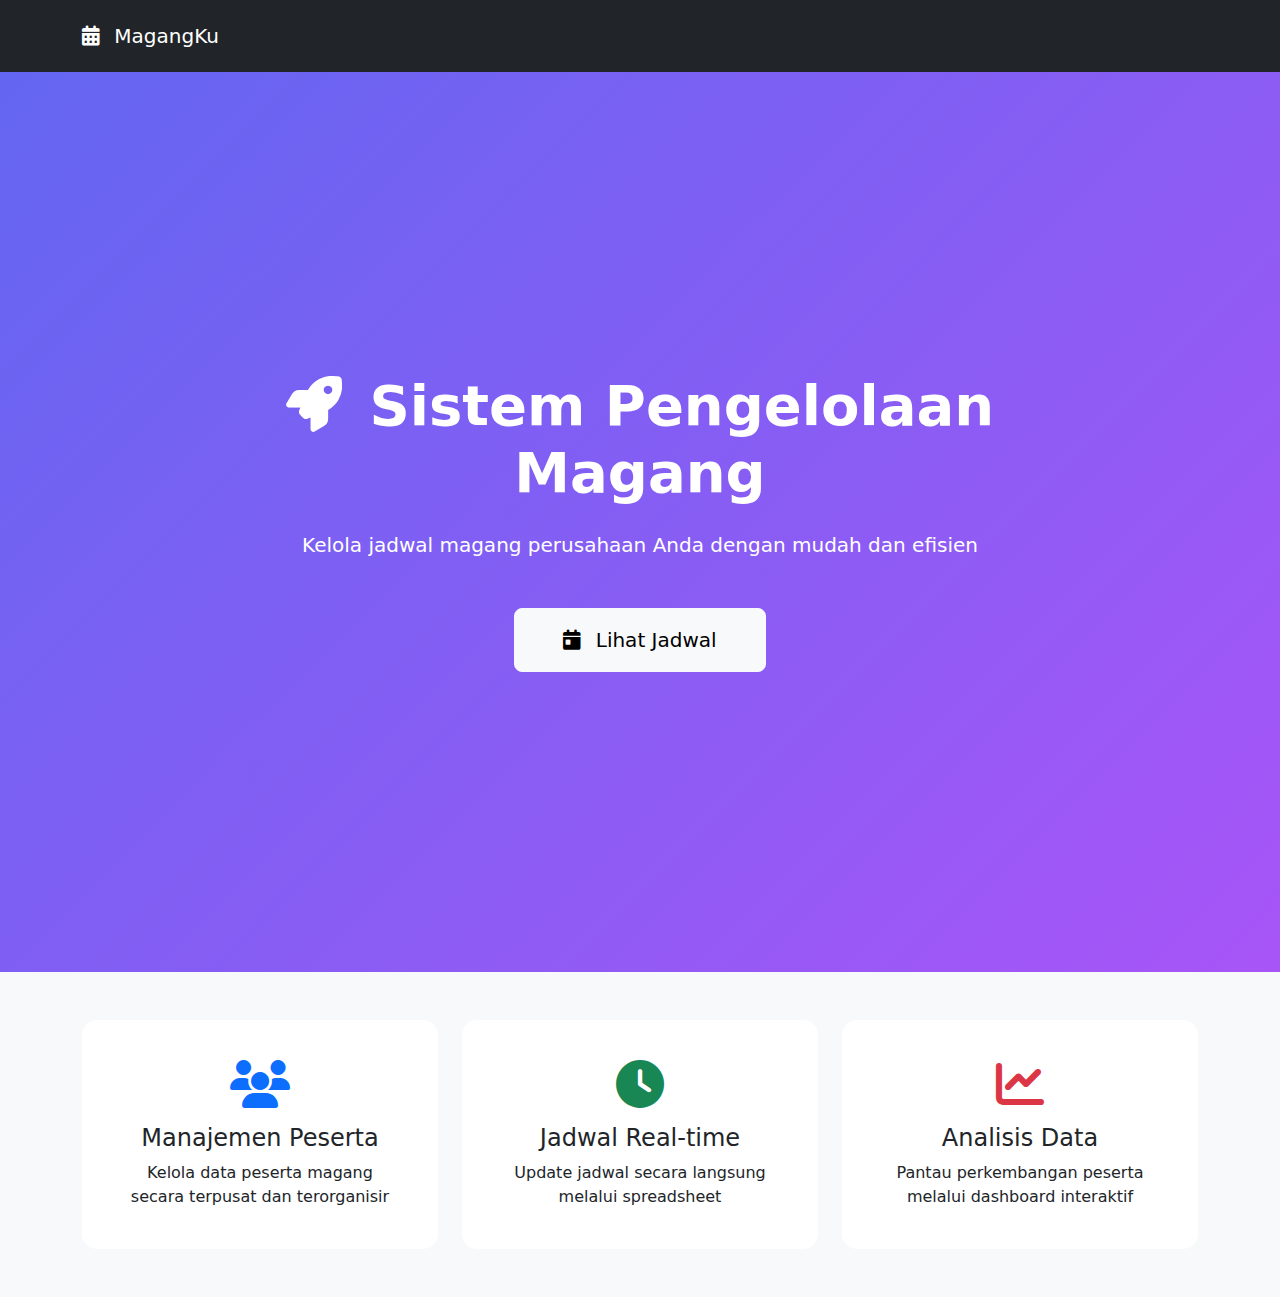
==== index.html @ cfaaa28e "Add files via upload" ====
<!DOCTYPE html>
<html lang="id">
<head>
    <meta charset="UTF-8">
    <meta name="viewport" content="width=device-width, initial-scale=1.0">
    <title>Sistem Pengelolaan Magang</title>
    <link href="https://cdn.jsdelivr.net/npm/bootstrap@5.1.3/dist/css/bootstrap.min.css" rel="stylesheet">
    <link rel="stylesheet" href="https://cdnjs.cloudflare.com/ajax/libs/font-awesome/6.4.0/css/all.min.css">
    <style>
        .hero-section {
            background: linear-gradient(135deg, #6366f1 0%, #a855f7 100%);
            color: white;
            min-height: 100vh;
            display: flex;
            align-items: center;
        }
        
        .feature-card {
            transition: transform 0.3s, box-shadow 0.3s;
            border: none;
            border-radius: 15px;
        }
        
        .feature-card:hover {
            transform: translateY(-10px);
            box-shadow: 0 15px 30px rgba(0,0,0,0.1);
        }
    </style>
</head>
<body>
    <!-- Navigation -->
    <nav class="navbar navbar-dark bg-dark py-3">
        <div class="container">
            <a class="navbar-brand" href="#">
                <i class="fas fa-calendar-alt me-2"></i>
                MagangKu
            </a>
        </div>
    </nav>

    <!-- Hero Section -->
    <div class="hero-section">
        <div class="container text-center">
            <div class="row justify-content-center">
                <div class="col-lg-8">
                    <h1 class="display-4 fw-bold mb-4">
                        <i class="fas fa-rocket me-2"></i>
                        Sistem Pengelolaan Magang
                    </h1>
                    <p class="lead mb-5">Kelola jadwal magang perusahaan Anda dengan mudah dan efisien</p>
                    <a href="jadwal.html" class="btn btn-light btn-lg px-5 py-3">
                        <i class="fas fa-calendar-day me-2"></i>
                        Lihat Jadwal
                    </a>
                </div>
            </div>
        </div>
    </div>

    <!-- Features Section -->
    <div class="py-5 bg-light">
        <div class="container">
            <div class="row g-4">
                <div class="col-md-4">
                    <div class="card feature-card h-100 p-4">
                        <div class="card-body text-center">
                            <i class="fas fa-users fa-3x text-primary mb-3"></i>
                            <h4 class="card-title">Manajemen Peserta</h4>
                            <p class="card-text">Kelola data peserta magang secara terpusat dan terorganisir</p>
                        </div>
                    </div>
                </div>
                <div class="col-md-4">
                    <div class="card feature-card h-100 p-4">
                        <div class="card-body text-center">
                            <i class="fas fa-clock fa-3x text-success mb-3"></i>
                            <h4 class="card-title">Jadwal Real-time</h4>
                            <p class="card-text">Update jadwal secara langsung melalui spreadsheet</p>
                        </div>
                    </div>
                </div>
                <div class="col-md-4">
                    <div class="card feature-card h-100 p-4">
                        <div class="card-body text-center">
                            <i class="fas fa-chart-line fa-3x text-danger mb-3"></i>
                            <h4 class="card-title">Analisis Data</h4>
                            <p class="card-text">Pantau perkembangan peserta melalui dashboard interaktif</p>
                        </div>
                    </div>
                </div>
            </div>
        </div>
    </div>

    <script src="https://cdn.jsdelivr.net/npm/bootstrap@5.1.3/dist/js/bootstrap.bundle.min.js"></script>
</body>
</html>
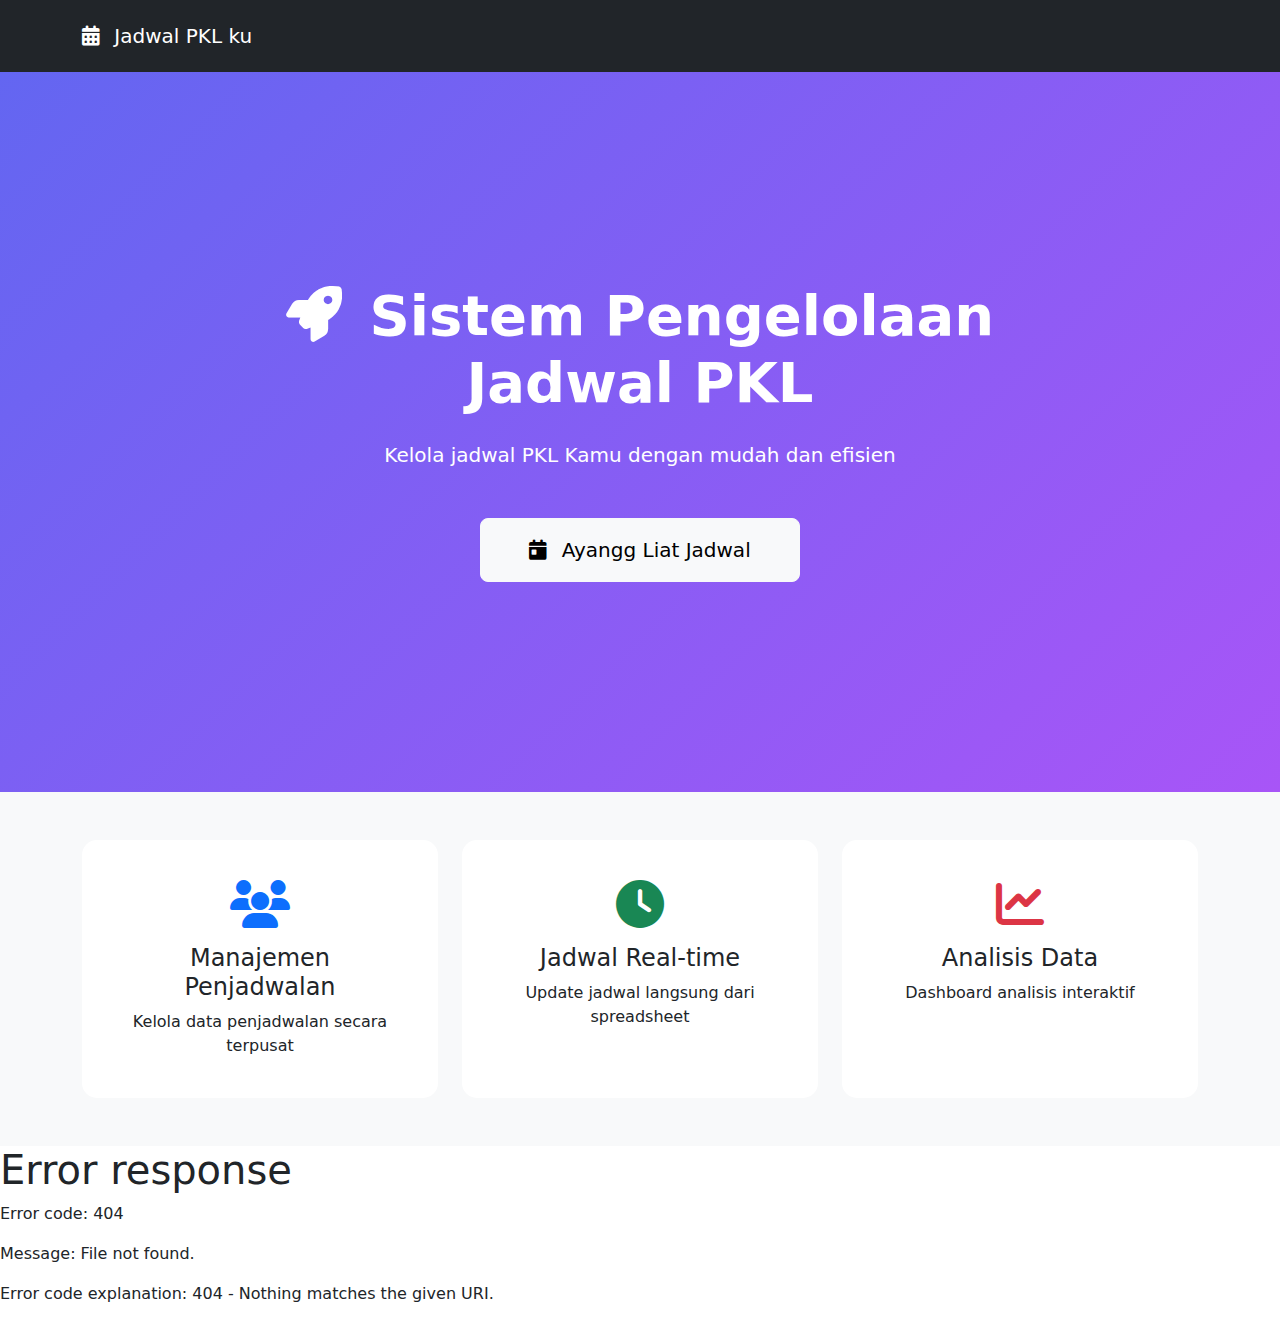
==== commit 382eaf22: "Update index.html" ====
--- a/index.html
+++ b/index.html
@@ -3,14 +3,14 @@
 <head>
     <meta charset="UTF-8">
     <meta name="viewport" content="width=device-width, initial-scale=1.0">
-    <title>Sistem Pengelolaan Magang</title>
+    <title>Sistem Pengelolaan Jadwal Nunu</title>
     <link href="https://cdn.jsdelivr.net/npm/bootstrap@5.1.3/dist/css/bootstrap.min.css" rel="stylesheet">
     <link rel="stylesheet" href="https://cdnjs.cloudflare.com/ajax/libs/font-awesome/6.4.0/css/all.min.css">
     <style>
         .hero-section {
             background: linear-gradient(135deg, #6366f1 0%, #a855f7 100%);
             color: white;
-            min-height: 100vh;
+            min-height: 80vh;
             display: flex;
             align-items: center;
         }
@@ -25,15 +25,30 @@
             transform: translateY(-10px);
             box-shadow: 0 15px 30px rgba(0,0,0,0.1);
         }
+        
+        /* Footer Styles */
+        footer {
+            margin-top: auto;
+            position: relative;
+        }
+        
+        footer a {
+            transition: opacity 0.3s;
+        }
+        
+        footer a:hover {
+            opacity: 0.8;
+            text-decoration: none;
+        }
     </style>
 </head>
-<body>
+<body class="d-flex flex-column min-vh-100">
     <!-- Navigation -->
     <nav class="navbar navbar-dark bg-dark py-3">
         <div class="container">
             <a class="navbar-brand" href="#">
                 <i class="fas fa-calendar-alt me-2"></i>
-                MagangKu
+                Jadwal PKL ku
             </a>
         </div>
     </nav>
@@ -45,12 +60,12 @@
                 <div class="col-lg-8">
                     <h1 class="display-4 fw-bold mb-4">
                         <i class="fas fa-rocket me-2"></i>
-                        Sistem Pengelolaan Magang
+                        Sistem Pengelolaan Jadwal PKL
                     </h1>
-                    <p class="lead mb-5">Kelola jadwal magang perusahaan Anda dengan mudah dan efisien</p>
+                    <p class="lead mb-5">Kelola jadwal PKL Kamu dengan mudah dan efisien</p>
                     <a href="jadwal.html" class="btn btn-light btn-lg px-5 py-3">
                         <i class="fas fa-calendar-day me-2"></i>
-                        Lihat Jadwal
+                        Ayangg Liat Jadwal
                     </a>
                 </div>
             </div>
@@ -65,8 +80,8 @@
                     <div class="card feature-card h-100 p-4">
                         <div class="card-body text-center">
                             <i class="fas fa-users fa-3x text-primary mb-3"></i>
-                            <h4 class="card-title">Manajemen Peserta</h4>
-                            <p class="card-text">Kelola data peserta magang secara terpusat dan terorganisir</p>
+                            <h4 class="card-title">Manajemen Penjadwalan</h4>
+                            <p class="card-text">Kelola data penjadwalan secara terpusat</p>
                         </div>
                     </div>
                 </div>
@@ -75,7 +90,7 @@
                         <div class="card-body text-center">
                             <i class="fas fa-clock fa-3x text-success mb-3"></i>
                             <h4 class="card-title">Jadwal Real-time</h4>
-                            <p class="card-text">Update jadwal secara langsung melalui spreadsheet</p>
+                            <p class="card-text">Update jadwal langsung dari spreadsheet</p>
                         </div>
                     </div>
                 </div>
@@ -84,7 +99,7 @@
                         <div class="card-body text-center">
                             <i class="fas fa-chart-line fa-3x text-danger mb-3"></i>
                             <h4 class="card-title">Analisis Data</h4>
-                            <p class="card-text">Pantau perkembangan peserta melalui dashboard interaktif</p>
+                            <p class="card-text">Dashboard analisis interaktif</p>
                         </div>
                     </div>
                 </div>
@@ -92,6 +107,17 @@
         </div>
     </div>
 
+    <!-- Footer Container -->
+    <div id="footer-container"></div>
+
     <script src="https://cdn.jsdelivr.net/npm/bootstrap@5.1.3/dist/js/bootstrap.bundle.min.js"></script>
+    <script>
+        // Load footer
+        fetch('footer.html')
+            .then(response => response.text())
+            .then(data => {
+                document.getElementById('footer-container').innerHTML = data;
+            });
+    </script>
 </body>
-</html>+</html>
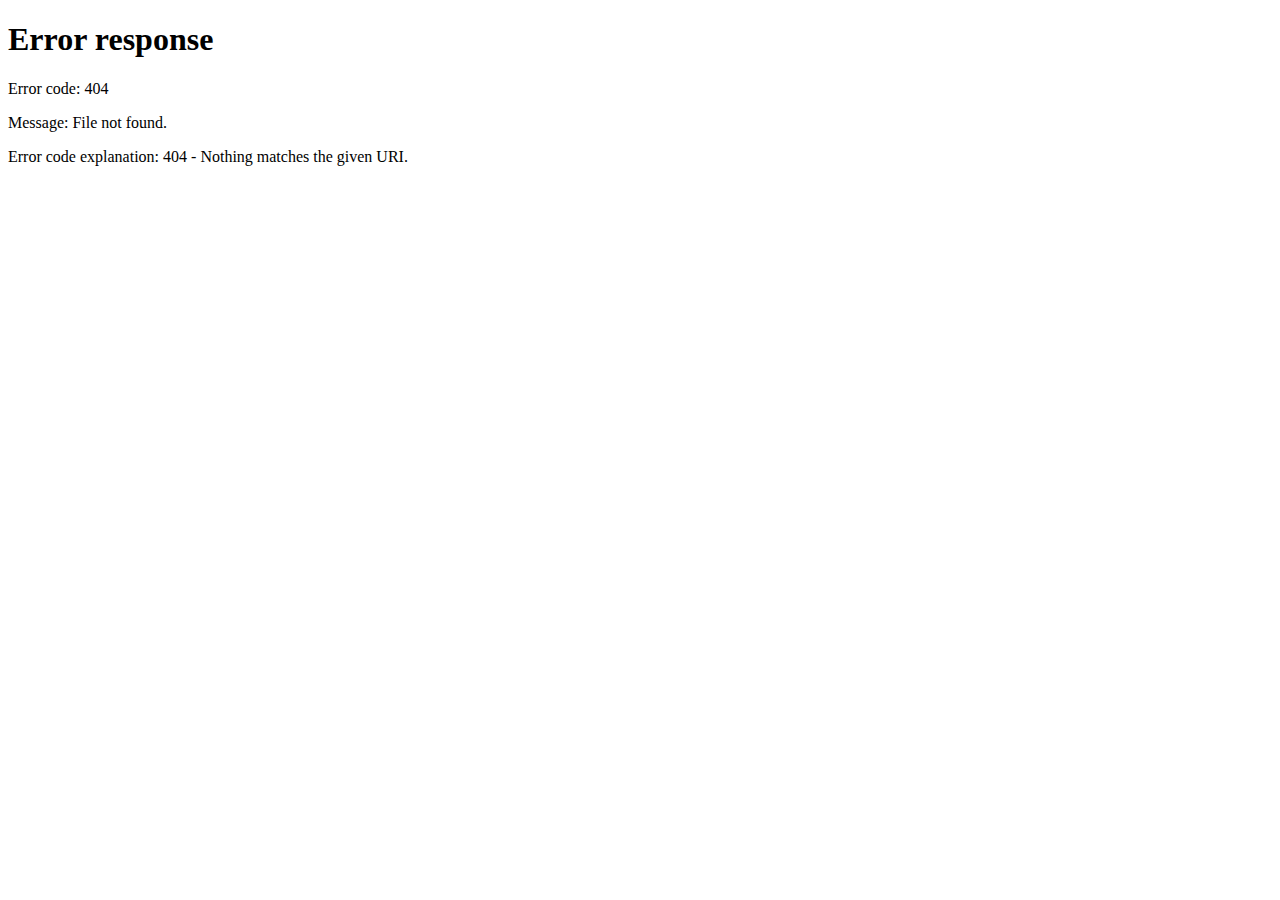
==== commit ac164083: "Update index.html" ====
--- a/index.html
+++ b/index.html
@@ -3,121 +3,299 @@
 <head>
     <meta charset="UTF-8">
     <meta name="viewport" content="width=device-width, initial-scale=1.0">
-    <title>Sistem Pengelolaan Jadwal Nunu</title>
+    <title>Admin Panel - MagangKu</title>
     <link href="https://cdn.jsdelivr.net/npm/bootstrap@5.1.3/dist/css/bootstrap.min.css" rel="stylesheet">
     <link rel="stylesheet" href="https://cdnjs.cloudflare.com/ajax/libs/font-awesome/6.4.0/css/all.min.css">
     <style>
-        .hero-section {
-            background: linear-gradient(135deg, #6366f1 0%, #a855f7 100%);
-            color: white;
-            min-height: 80vh;
-            display: flex;
+        :root {
+            --primary-color: #6366f1;
+            --success-color: #22c55e;
+            --danger-color: #ef4444;
+        }
+
+        body {
+            background-color: #f8f9fa;
+        }
+
+        .admin-container {
+            max-width: 800px;
+            margin: 2rem auto;
+            padding: 2rem;
+            border-radius: 1rem;
+            box-shadow: 0 0.5rem 1rem rgba(0,0,0,0.1);
+            background: white;
+        }
+
+        .loading-overlay {
+            display: none;
+            position: fixed;
+            top: 0;
+            left: 0;
+            right: 0;
+            bottom: 0;
+            background: rgba(0,0,0,0.7);
+            z-index: 9999;
+            justify-content: center;
             align-items: center;
         }
-        
-        .feature-card {
-            transition: transform 0.3s, box-shadow 0.3s;
-            border: none;
-            border-radius: 15px;
-        }
-        
-        .feature-card:hover {
-            transform: translateY(-10px);
-            box-shadow: 0 15px 30px rgba(0,0,0,0.1);
-        }
-        
-        /* Footer Styles */
-        footer {
-            margin-top: auto;
-            position: relative;
-        }
-        
-        footer a {
-            transition: opacity 0.3s;
-        }
-        
-        footer a:hover {
-            opacity: 0.8;
-            text-decoration: none;
+
+        .spinner {
+            width: 3.5rem;
+            height: 3.5rem;
+            border-width: 0.25em;
+        }
+
+        .alert {
+            transition: opacity 0.3s ease;
+        }
+
+        .form-control:focus {
+            border-color: var(--primary-color);
+            box-shadow: 0 0 0 0.25rem rgba(99, 102, 241, 0.25);
+        }
+
+        .btn-primary {
+            background-color: var(--primary-color);
+            border-color: var(--primary-color);
+            transition: all 0.3s ease;
+        }
+
+        .btn-primary:hover {
+            transform: translateY(-2px);
+            box-shadow: 0 4px 6px rgba(0,0,0,0.1);
         }
     </style>
 </head>
 <body class="d-flex flex-column min-vh-100">
     <!-- Navigation -->
-    <nav class="navbar navbar-dark bg-dark py-3">
+    <nav class="navbar navbar-dark bg-dark py-3 shadow-sm">
         <div class="container">
-            <a class="navbar-brand" href="#">
-                <i class="fas fa-calendar-alt me-2"></i>
-                Jadwal PKL ku
+            <a class="navbar-brand d-flex align-items-center" href="#">
+                <i class="fas fa-user-shield me-2"></i>
+                <span>Admin Panel</span>
             </a>
+            <div class="d-flex gap-3 align-items-center">
+                <a href="index.html" class="text-white" title="Kembali ke Beranda">
+                    <i class="fas fa-home fa-lg"></i>
+                </a>
+                <button class="btn btn-link text-white p-0" onclick="logout()" title="Logout">
+                    <i class="fas fa-sign-out-alt fa-lg"></i>
+                </button>
+            </div>
         </div>
     </nav>
 
-    <!-- Hero Section -->
-    <div class="hero-section">
-        <div class="container text-center">
-            <div class="row justify-content-center">
-                <div class="col-lg-8">
-                    <h1 class="display-4 fw-bold mb-4">
-                        <i class="fas fa-rocket me-2"></i>
-                        Sistem Pengelolaan Jadwal PKL
-                    </h1>
-                    <p class="lead mb-5">Kelola jadwal PKL Kamu dengan mudah dan efisien</p>
-                    <a href="jadwal.html" class="btn btn-light btn-lg px-5 py-3">
-                        <i class="fas fa-calendar-day me-2"></i>
-                        Ayangg Liat Jadwal
-                    </a>
-                </div>
+    <!-- Main Content -->
+    <main class="flex-grow-1 py-4">
+        <div class="container">
+            <div class="admin-container">
+                <h2 class="mb-4 text-center">
+                    <i class="fas fa-calendar-plus me-2"></i>
+                    Tambah Jadwal Magang
+                </h2>
+                
+                <form id="scheduleForm" novalidate>
+                    <div class="row g-3 mb-4">
+                        <!-- Nama Peserta -->
+                        <div class="col-12">
+                            <label for="nama" class="form-label">Nama Peserta</label>
+                            <input 
+                                type="text" 
+                                class="form-control" 
+                                id="nama" 
+                                required
+                                placeholder="Masukkan nama peserta"
+                            >
+                            <div class="invalid-feedback">Harap isi nama peserta</div>
+                        </div>
+
+                        <!-- Hari -->
+                        <div class="col-md-6">
+                            <label for="hari" class="form-label">Hari</label>
+                            <select 
+                                class="form-select" 
+                                id="hari" 
+                                required
+                            >
+                                <option value="">Pilih Hari</option>
+                                <option>Senin</option>
+                                <option>Selasa</option>
+                                <option>Rabu</option>
+                                <option>Kamis</option>
+                                <option>Jumat</option>
+                                <option>Sabtu</option>
+                                <option>Minggu</option>
+                            </select>
+                            <div class="invalid-feedback">Pilih hari</div>
+                        </div>
+
+                        <!-- Tanggal -->
+                        <div class="col-md-6">
+                            <label for="tanggal" class="form-label">Tanggal</label>
+                            <input 
+                                type="date" 
+                                class="form-control" 
+                                id="tanggal" 
+                                required
+                            >
+                            <div class="invalid-feedback">Pilih tanggal</div>
+                        </div>
+
+                        <!-- Shift -->
+                        <div class="col-12">
+                            <label for="shift" class="form-label">Shift</label>
+                            <select 
+                                class="form-select" 
+                                id="shift" 
+                                required
+                            >
+                                <option value="">Pilih Shift</option>
+                                <option>Pagi</option>
+                                <option>Siang</option>
+                                <option>Malam</option>
+                                <option>Libur</option>
+                            </select>
+                            <div class="invalid-feedback">Pilih shift</div>
+                        </div>
+                    </div>
+
+                    <!-- Feedback Messages -->
+                    <div class="alert alert-success d-none" role="alert" id="successAlert"></div>
+                    <div class="alert alert-danger d-none" role="alert" id="errorAlert"></div>
+
+                    <!-- Submit Button -->
+                    <button type="submit" class="btn btn-primary w-100 py-2">
+                        <i class="fas fa-save me-2"></i>
+                        Simpan Jadwal
+                    </button>
+                </form>
             </div>
         </div>
-    </div>
-
-    <!-- Features Section -->
-    <div class="py-5 bg-light">
-        <div class="container">
-            <div class="row g-4">
-                <div class="col-md-4">
-                    <div class="card feature-card h-100 p-4">
-                        <div class="card-body text-center">
-                            <i class="fas fa-users fa-3x text-primary mb-3"></i>
-                            <h4 class="card-title">Manajemen Penjadwalan</h4>
-                            <p class="card-text">Kelola data penjadwalan secara terpusat</p>
-                        </div>
-                    </div>
-                </div>
-                <div class="col-md-4">
-                    <div class="card feature-card h-100 p-4">
-                        <div class="card-body text-center">
-                            <i class="fas fa-clock fa-3x text-success mb-3"></i>
-                            <h4 class="card-title">Jadwal Real-time</h4>
-                            <p class="card-text">Update jadwal langsung dari spreadsheet</p>
-                        </div>
-                    </div>
-                </div>
-                <div class="col-md-4">
-                    <div class="card feature-card h-100 p-4">
-                        <div class="card-body text-center">
-                            <i class="fas fa-chart-line fa-3x text-danger mb-3"></i>
-                            <h4 class="card-title">Analisis Data</h4>
-                            <p class="card-text">Dashboard analisis interaktif</p>
-                        </div>
-                    </div>
-                </div>
-            </div>
+    </main>
+
+    <!-- Loading Overlay -->
+    <div class="loading-overlay">
+        <div class="spinner-border text-light" role="status">
+            <span class="visually-hidden">Loading...</span>
         </div>
     </div>
 
-    <!-- Footer Container -->
-    <div id="footer-container"></div>
-
-    <script src="https://cdn.jsdelivr.net/npm/bootstrap@5.1.3/dist/js/bootstrap.bundle.min.js"></script>
     <script>
-        // Load footer
-        fetch('footer.html')
-            .then(response => response.text())
-            .then(data => {
-                document.getElementById('footer-container').innerHTML = data;
+        const WEB_APP_URL = 'https://script.google.com/macros/s/AKfycbyzsVpRAGhtjipPMORB6MYLlLEGdTVCFamon3h_qGyDdhpPDfLDVBJTRw5IZhyvO4La/exec';
+
+        // UI Control Functions
+        const toggleLoading = (show) => {
+            document.querySelector('.loading-overlay').style.display = show ? 'flex' : 'none';
+        };
+
+        const showAlert = (message, type = 'success', duration = 5000) => {
+            const alertElement = type === 'success' 
+                ? document.getElementById('successAlert') 
+                : document.getElementById('errorAlert');
+            
+            document.querySelectorAll('.alert').forEach(alert => alert.classList.add('d-none'));
+            alertElement.textContent = message;
+            alertElement.classList.remove('d-none');
+            
+            if(duration > 0) {
+                setTimeout(() => {
+                    alertElement.classList.add('d-none');
+                }, duration);
+            }
+        };
+
+        // Enhanced Form Validation
+        const validateForm = () => {
+            const form = document.getElementById('scheduleForm');
+            let isValid = true;
+
+            // Manual validation untuk kontrol custom
+            const fields = ['nama', 'hari', 'tanggal', 'shift'];
+            fields.forEach(fieldId => {
+                const field = document.getElementById(fieldId);
+                if(!field.value.trim()) {
+                    field.classList.add('is-invalid');
+                    isValid = false;
+                } else {
+                    field.classList.remove('is-invalid');
+                }
             });
+
+            return isValid;
+        };
+
+        // Improved Fetch Handler
+        const submitData = async (payload) => {
+            try {
+                const response = await fetch(WEB_APP_URL, {
+                    method: 'POST',
+                    headers: {
+                        'Content-Type': 'application/json'
+                    },
+                    body: JSON.stringify(payload),
+                    redirect: 'follow'
+                });
+
+                // Handle Google Script redirect
+                if(response.redirected) {
+                    const redirectedResponse = await fetch(response.url);
+                    return await redirectedResponse.json();
+                }
+
+                return await response.json();
+            } catch (error) {
+                throw new Error(`Network error: ${error.message}`);
+            }
+        };
+
+        // Form Submission Handler
+        const handleSubmit = async (e) => {
+            e.preventDefault();
+            
+            if(!validateForm()) return;
+
+            const payload = {
+                nama: document.getElementById('nama').value.trim(),
+                hari: document.getElementById('hari').value,
+                tanggal: document.getElementById('tanggal').value,
+                shift: document.getElementById('shift').value
+            };
+
+            try {
+                toggleLoading(true);
+                
+                const result = await submitData(payload);
+                
+                if(result.status === 'success') {
+                    showAlert('🎉 Data berhasil disimpan!', 'success');
+                    document.getElementById('scheduleForm').reset();
+                } else {
+                    throw new Error(result.message || 'Gagal menyimpan data');
+                }
+            } catch (error) {
+                console.error('Submission Error:', error);
+                showAlert(`❌ Error: ${error.message}`, 'error');
+            } finally {
+                toggleLoading(false);
+            }
+        };
+
+        // Event Listeners
+        document.getElementById('scheduleForm').addEventListener('submit', handleSubmit);
+
+        // Logout Function
+        window.logout = () => {
+            localStorage.removeItem('loggedIn');
+            localStorage.removeItem('role');
+            window.location.href = 'login.html';
+        };
+
+        // Auth Check
+        (() => {
+            if(!localStorage.getItem('loggedIn') || localStorage.getItem('role') !== 'admin') {
+                window.location.href = 'login.html';
+            }
+        })();
     </script>
 </body>
 </html>
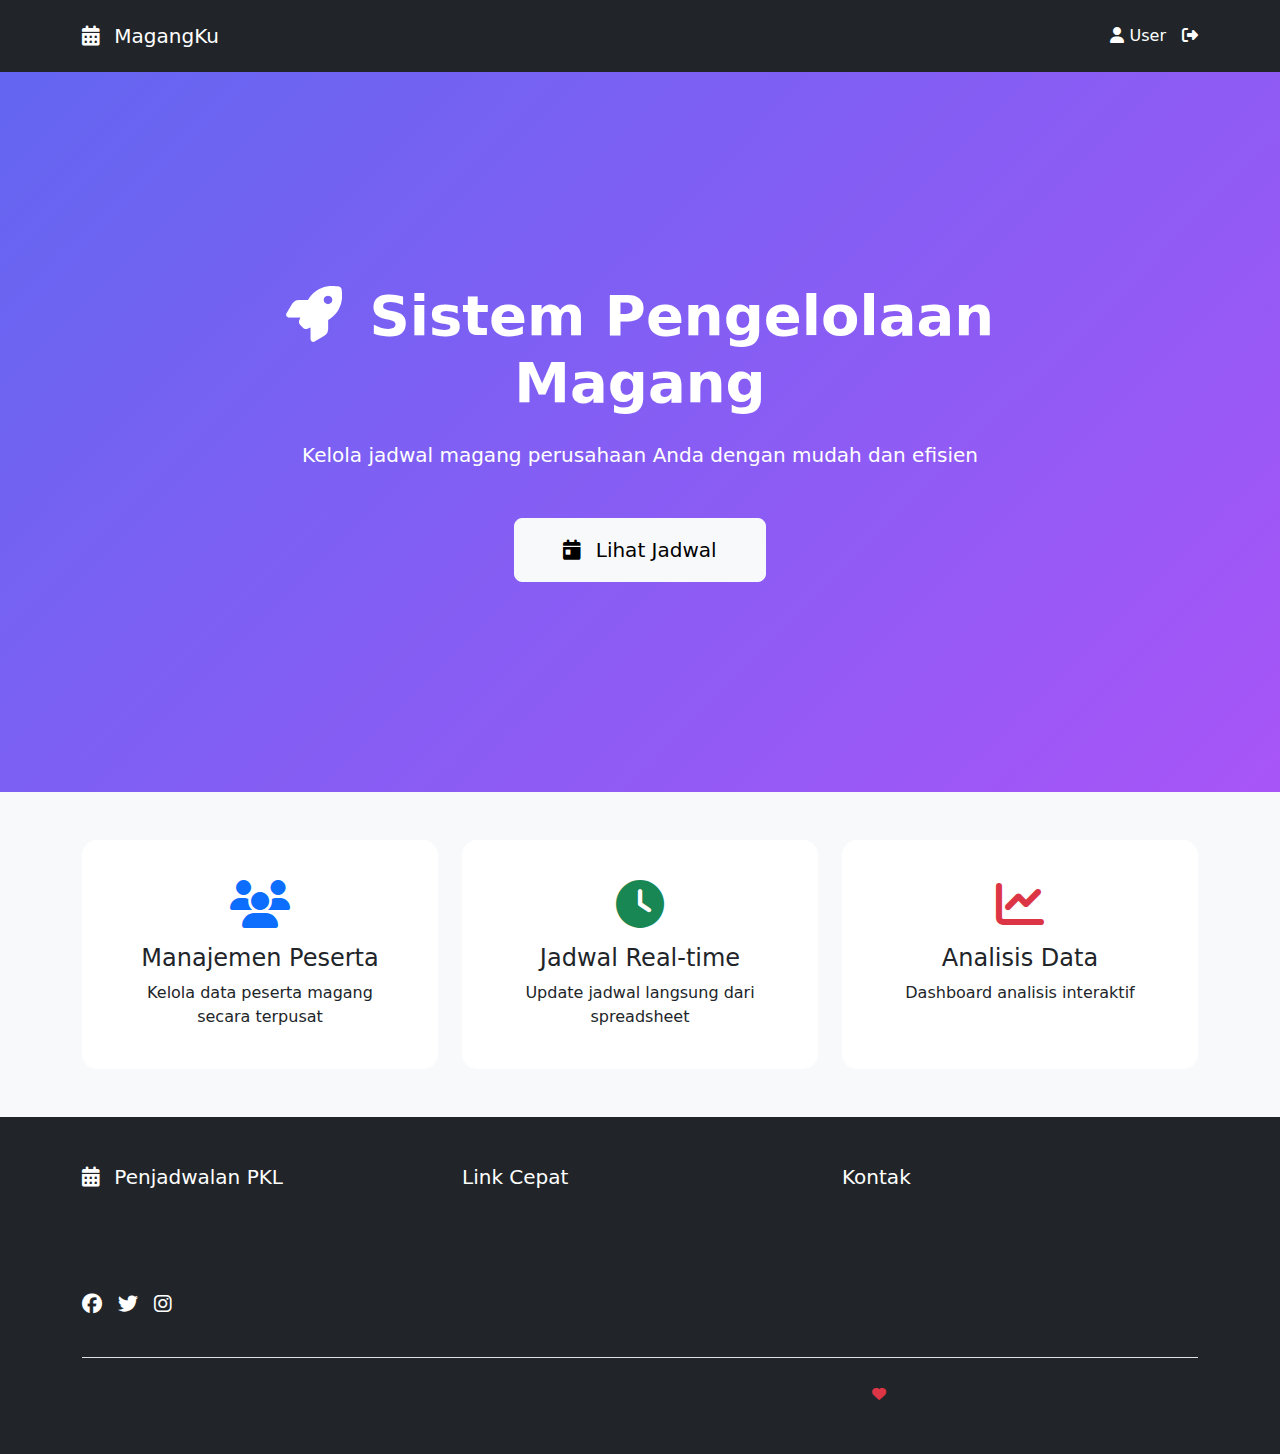
==== commit 82d348ab: "Update index.html" ====
--- a/index.html
+++ b/index.html
@@ -3,299 +3,131 @@
 <head>
     <meta charset="UTF-8">
     <meta name="viewport" content="width=device-width, initial-scale=1.0">
-    <title>Admin Panel - MagangKu</title>
+    <title>Sistem Pengelolaan Magang</title>
     <link href="https://cdn.jsdelivr.net/npm/bootstrap@5.1.3/dist/css/bootstrap.min.css" rel="stylesheet">
     <link rel="stylesheet" href="https://cdnjs.cloudflare.com/ajax/libs/font-awesome/6.4.0/css/all.min.css">
     <style>
-        :root {
-            --primary-color: #6366f1;
-            --success-color: #22c55e;
-            --danger-color: #ef4444;
-        }
-
-        body {
-            background-color: #f8f9fa;
-        }
-
-        .admin-container {
-            max-width: 800px;
-            margin: 2rem auto;
-            padding: 2rem;
-            border-radius: 1rem;
-            box-shadow: 0 0.5rem 1rem rgba(0,0,0,0.1);
-            background: white;
-        }
-
-        .loading-overlay {
-            display: none;
-            position: fixed;
-            top: 0;
-            left: 0;
-            right: 0;
-            bottom: 0;
-            background: rgba(0,0,0,0.7);
-            z-index: 9999;
-            justify-content: center;
+        .hero-section {
+            background: linear-gradient(135deg, #6366f1 0%, #a855f7 100%);
+            color: white;
+            min-height: 80vh;
+            display: flex;
             align-items: center;
         }
-
-        .spinner {
-            width: 3.5rem;
-            height: 3.5rem;
-            border-width: 0.25em;
+        
+        .feature-card {
+            transition: transform 0.3s, box-shadow 0.3s;
+            border: none;
+            border-radius: 15px;
         }
-
-        .alert {
-            transition: opacity 0.3s ease;
-        }
-
-        .form-control:focus {
-            border-color: var(--primary-color);
-            box-shadow: 0 0 0 0.25rem rgba(99, 102, 241, 0.25);
-        }
-
-        .btn-primary {
-            background-color: var(--primary-color);
-            border-color: var(--primary-color);
-            transition: all 0.3s ease;
-        }
-
-        .btn-primary:hover {
-            transform: translateY(-2px);
-            box-shadow: 0 4px 6px rgba(0,0,0,0.1);
+        
+        .feature-card:hover {
+            transform: translateY(-10px);
+            box-shadow: 0 15px 30px rgba(0,0,0,0.1);
         }
     </style>
 </head>
 <body class="d-flex flex-column min-vh-100">
     <!-- Navigation -->
-    <nav class="navbar navbar-dark bg-dark py-3 shadow-sm">
+    <nav class="navbar navbar-dark bg-dark py-3">
         <div class="container">
-            <a class="navbar-brand d-flex align-items-center" href="#">
-                <i class="fas fa-user-shield me-2"></i>
-                <span>Admin Panel</span>
+            <a class="navbar-brand" href="#">
+                <i class="fas fa-calendar-alt me-2"></i>
+                MagangKu
             </a>
-            <div class="d-flex gap-3 align-items-center">
-                <a href="index.html" class="text-white" title="Kembali ke Beranda">
-                    <i class="fas fa-home fa-lg"></i>
+            <div class="d-flex align-items-center">
+                <span class="text-white me-3">
+                    <i class="fas fa-user"></i> 
+                    <span id="userRole"></span>
+                </span>
+                <a href="#" class="text-white" onclick="logout()">
+                    <i class="fas fa-sign-out-alt"></i>
                 </a>
-                <button class="btn btn-link text-white p-0" onclick="logout()" title="Logout">
-                    <i class="fas fa-sign-out-alt fa-lg"></i>
-                </button>
             </div>
         </div>
     </nav>
 
-    <!-- Main Content -->
-    <main class="flex-grow-1 py-4">
-        <div class="container">
-            <div class="admin-container">
-                <h2 class="mb-4 text-center">
-                    <i class="fas fa-calendar-plus me-2"></i>
-                    Tambah Jadwal Magang
-                </h2>
-                
-                <form id="scheduleForm" novalidate>
-                    <div class="row g-3 mb-4">
-                        <!-- Nama Peserta -->
-                        <div class="col-12">
-                            <label for="nama" class="form-label">Nama Peserta</label>
-                            <input 
-                                type="text" 
-                                class="form-control" 
-                                id="nama" 
-                                required
-                                placeholder="Masukkan nama peserta"
-                            >
-                            <div class="invalid-feedback">Harap isi nama peserta</div>
-                        </div>
-
-                        <!-- Hari -->
-                        <div class="col-md-6">
-                            <label for="hari" class="form-label">Hari</label>
-                            <select 
-                                class="form-select" 
-                                id="hari" 
-                                required
-                            >
-                                <option value="">Pilih Hari</option>
-                                <option>Senin</option>
-                                <option>Selasa</option>
-                                <option>Rabu</option>
-                                <option>Kamis</option>
-                                <option>Jumat</option>
-                                <option>Sabtu</option>
-                                <option>Minggu</option>
-                            </select>
-                            <div class="invalid-feedback">Pilih hari</div>
-                        </div>
-
-                        <!-- Tanggal -->
-                        <div class="col-md-6">
-                            <label for="tanggal" class="form-label">Tanggal</label>
-                            <input 
-                                type="date" 
-                                class="form-control" 
-                                id="tanggal" 
-                                required
-                            >
-                            <div class="invalid-feedback">Pilih tanggal</div>
-                        </div>
-
-                        <!-- Shift -->
-                        <div class="col-12">
-                            <label for="shift" class="form-label">Shift</label>
-                            <select 
-                                class="form-select" 
-                                id="shift" 
-                                required
-                            >
-                                <option value="">Pilih Shift</option>
-                                <option>Pagi</option>
-                                <option>Siang</option>
-                                <option>Malam</option>
-                                <option>Libur</option>
-                            </select>
-                            <div class="invalid-feedback">Pilih shift</div>
-                        </div>
-                    </div>
-
-                    <!-- Feedback Messages -->
-                    <div class="alert alert-success d-none" role="alert" id="successAlert"></div>
-                    <div class="alert alert-danger d-none" role="alert" id="errorAlert"></div>
-
-                    <!-- Submit Button -->
-                    <button type="submit" class="btn btn-primary w-100 py-2">
-                        <i class="fas fa-save me-2"></i>
-                        Simpan Jadwal
-                    </button>
-                </form>
+    <!-- Hero Section -->
+    <div class="hero-section">
+        <div class="container text-center">
+            <div class="row justify-content-center">
+                <div class="col-lg-8">
+                    <h1 class="display-4 fw-bold mb-4">
+                        <i class="fas fa-rocket me-2"></i>
+                        Sistem Pengelolaan Magang
+                    </h1>
+                    <p class="lead mb-5">Kelola jadwal magang perusahaan Anda dengan mudah dan efisien</p>
+                    <a href="jadwal.html" class="btn btn-light btn-lg px-5 py-3">
+                        <i class="fas fa-calendar-day me-2"></i>
+                        Lihat Jadwal
+                    </a>
+                </div>
             </div>
-        </div>
-    </main>
-
-    <!-- Loading Overlay -->
-    <div class="loading-overlay">
-        <div class="spinner-border text-light" role="status">
-            <span class="visually-hidden">Loading...</span>
         </div>
     </div>
 
+    <!-- Features Section -->
+    <div class="py-5 bg-light">
+        <div class="container">
+            <div class="row g-4">
+                <div class="col-md-4">
+                    <div class="card feature-card h-100 p-4">
+                        <div class="card-body text-center">
+                            <i class="fas fa-users fa-3x text-primary mb-3"></i>
+                            <h4 class="card-title">Manajemen Peserta</h4>
+                            <p class="card-text">Kelola data peserta magang secara terpusat</p>
+                        </div>
+                    </div>
+                </div>
+                <div class="col-md-4">
+                    <div class="card feature-card h-100 p-4">
+                        <div class="card-body text-center">
+                            <i class="fas fa-clock fa-3x text-success mb-3"></i>
+                            <h4 class="card-title">Jadwal Real-time</h4>
+                            <p class="card-text">Update jadwal langsung dari spreadsheet</p>
+                        </div>
+                    </div>
+                </div>
+                <div class="col-md-4">
+                    <div class="card feature-card h-100 p-4">
+                        <div class="card-body text-center">
+                            <i class="fas fa-chart-line fa-3x text-danger mb-3"></i>
+                            <h4 class="card-title">Analisis Data</h4>
+                            <p class="card-text">Dashboard analisis interaktif</p>
+                        </div>
+                    </div>
+                </div>
+            </div>
+        </div>
+    </div>
+
+    <!-- Footer Container -->
+    <div id="footer-container"></div>
+
+    <script src="https://cdn.jsdelivr.net/npm/bootstrap@5.1.3/dist/js/bootstrap.bundle.min.js"></script>
     <script>
-        const WEB_APP_URL = 'https://script.google.com/macros/s/AKfycbyzsVpRAGhtjipPMORB6MYLlLEGdTVCFamon3h_qGyDdhpPDfLDVBJTRw5IZhyvO4La/exec';
+        // Cek status login
+        // if(!localStorage.getItem('loggedIn')) {
+        //     window.location.href = 'login.html';
+        // }
 
-        // UI Control Functions
-        const toggleLoading = (show) => {
-            document.querySelector('.loading-overlay').style.display = show ? 'flex' : 'none';
-        };
+        // Tampilkan role user
+        document.getElementById('userRole').textContent = 
+            localStorage.getItem('role') === 'admin' ? 'Admin' : 'User';
 
-        const showAlert = (message, type = 'success', duration = 5000) => {
-            const alertElement = type === 'success' 
-                ? document.getElementById('successAlert') 
-                : document.getElementById('errorAlert');
-            
-            document.querySelectorAll('.alert').forEach(alert => alert.classList.add('d-none'));
-            alertElement.textContent = message;
-            alertElement.classList.remove('d-none');
-            
-            if(duration > 0) {
-                setTimeout(() => {
-                    alertElement.classList.add('d-none');
-                }, duration);
-            }
-        };
-
-        // Enhanced Form Validation
-        const validateForm = () => {
-            const form = document.getElementById('scheduleForm');
-            let isValid = true;
-
-            // Manual validation untuk kontrol custom
-            const fields = ['nama', 'hari', 'tanggal', 'shift'];
-            fields.forEach(fieldId => {
-                const field = document.getElementById(fieldId);
-                if(!field.value.trim()) {
-                    field.classList.add('is-invalid');
-                    isValid = false;
-                } else {
-                    field.classList.remove('is-invalid');
-                }
-            });
-
-            return isValid;
-        };
-
-        // Improved Fetch Handler
-        const submitData = async (payload) => {
-            try {
-                const response = await fetch(WEB_APP_URL, {
-                    method: 'POST',
-                    headers: {
-                        'Content-Type': 'application/json'
-                    },
-                    body: JSON.stringify(payload),
-                    redirect: 'follow'
-                });
-
-                // Handle Google Script redirect
-                if(response.redirected) {
-                    const redirectedResponse = await fetch(response.url);
-                    return await redirectedResponse.json();
-                }
-
-                return await response.json();
-            } catch (error) {
-                throw new Error(`Network error: ${error.message}`);
-            }
-        };
-
-        // Form Submission Handler
-        const handleSubmit = async (e) => {
-            e.preventDefault();
-            
-            if(!validateForm()) return;
-
-            const payload = {
-                nama: document.getElementById('nama').value.trim(),
-                hari: document.getElementById('hari').value,
-                tanggal: document.getElementById('tanggal').value,
-                shift: document.getElementById('shift').value
-            };
-
-            try {
-                toggleLoading(true);
-                
-                const result = await submitData(payload);
-                
-                if(result.status === 'success') {
-                    showAlert('🎉 Data berhasil disimpan!', 'success');
-                    document.getElementById('scheduleForm').reset();
-                } else {
-                    throw new Error(result.message || 'Gagal menyimpan data');
-                }
-            } catch (error) {
-                console.error('Submission Error:', error);
-                showAlert(`❌ Error: ${error.message}`, 'error');
-            } finally {
-                toggleLoading(false);
-            }
-        };
-
-        // Event Listeners
-        document.getElementById('scheduleForm').addEventListener('submit', handleSubmit);
-
-        // Logout Function
-        window.logout = () => {
+        // Fungsi logout
+        function logout() {
             localStorage.removeItem('loggedIn');
             localStorage.removeItem('role');
             window.location.href = 'login.html';
-        };
+        }
 
-        // Auth Check
-        (() => {
-            if(!localStorage.getItem('loggedIn') || localStorage.getItem('role') !== 'admin') {
-                window.location.href = 'login.html';
-            }
-        })();
+        // Load footer
+        fetch('footer.html')
+            .then(response => response.text())
+            .then(data => {
+                document.getElementById('footer-container').innerHTML = data;
+            });
     </script>
 </body>
 </html>
